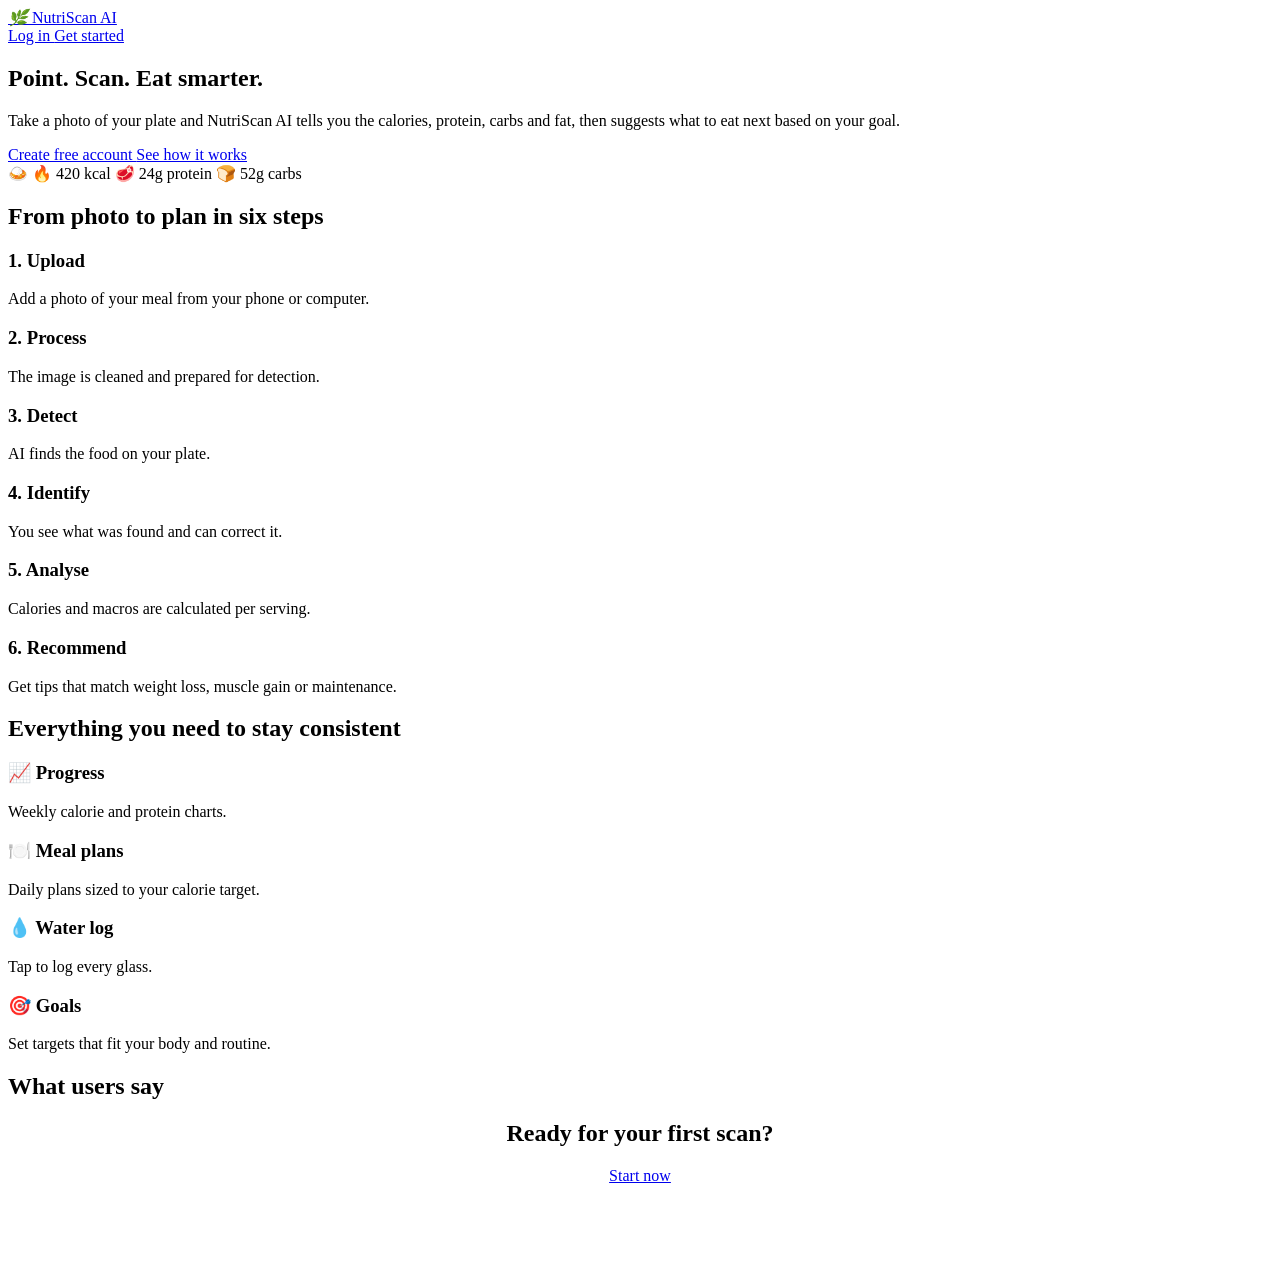
==== src/main/resources/static/index.html @ 0609ef8a "Initial commit" ====
<!doctype html>

<html lang="en">

<head>

    <meta charset="utf-8">

    <meta
        name="viewport"
        content="width=device-width, initial-scale=1"
    >

    <title>
        Scan food, know your nutrition · NutriScan AI
    </title>

    <link
        rel="stylesheet"
        href="/css/style.css"
    >

</head>

<body>

    <div class="pubwrap">

        <nav class="pubnav">

            <a
                class="brand"
                href="/"
            >
                <i>
                    🌿
                </i>
                NutriScan AI
            </a>

            <div>

                <a
                    class="btn sm"
                    href="/login.html"
                >
                    Log in
                </a>

                <a
                    class="btn primary sm"
                    href="/signup.html"
                >
                    Get started
                </a>

            </div>

        </nav>


        <section class="hero">

            <div>

                <h1>
                    Point. Scan. Eat smarter.
                </h1>

                <p>
                    Take a photo of your plate and NutriScan AI tells you the calories, protein, carbs and fat, then suggests what to eat next based on your goal.
                </p>

                <a
                    class="btn primary"
                    href="/signup.html"
                >
                    Create free account
                </a>

                <a
                    class="btn"
                    href="#how"
                >
                    See how it works
                </a>

            </div>


            <div class="plate">

                🍛

                <span
                    class="tag"
                    style="top:8%;right:-2%"
                >
                    🔥 420 kcal
                </span>

                <span
                    class="tag"
                    style="bottom:22%;left:-6%"
                >
                    🥩 24g protein
                </span>

                <span
                    class="tag"
                    style="bottom:4%;right:8%"
                >
                    🍞 52g carbs
                </span>

            </div>

        </section>


        <section
            class="section"
            id="how"
        >

            <h2>
                From photo to plan in six steps
            </h2>

            <div class="grid g3">

                <div class="card">

                    <h3>
                        1. Upload
                    </h3>

                    <p>
                        Add a photo of your meal from your phone or computer.
                    </p>

                </div>


                <div class="card">

                    <h3>
                        2. Process
                    </h3>

                    <p>
                        The image is cleaned and prepared for detection.
                    </p>

                </div>


                <div class="card">

                    <h3>
                        3. Detect
                    </h3>

                    <p>
                        AI finds the food on your plate.
                    </p>

                </div>


                <div class="card">

                    <h3>
                        4. Identify
                    </h3>

                    <p>
                        You see what was found and can correct it.
                    </p>

                </div>


                <div class="card">

                    <h3>
                        5. Analyse
                    </h3>

                    <p>
                        Calories and macros are calculated per serving.
                    </p>

                </div>


                <div class="card">

                    <h3>
                        6. Recommend
                    </h3>

                    <p>
                        Get tips that match weight loss, muscle gain or maintenance.
                    </p>

                </div>

            </div>

        </section>


        <section class="section">

            <h2>
                Everything you need to stay consistent
            </h2>

            <div class="grid g4">

                <div class="card">

                    <h3>
                        📈 Progress
                    </h3>

                    <p>
                        Weekly calorie and protein charts.
                    </p>

                </div>


                <div class="card">

                    <h3>
                        🍽️ Meal plans
                    </h3>

                    <p>
                        Daily plans sized to your calorie target.
                    </p>

                </div>


                <div class="card">

                    <h3>
                        💧 Water log
                    </h3>

                    <p>
                        Tap to log every glass.
                    </p>

                </div>


                <div class="card">

                    <h3>
                        🎯 Goals
                    </h3>

                    <p>
                        Set targets that fit your body and routine.
                    </p>

                </div>

            </div>

        </section>


        <section class="section">

            <h2>
                What users say
            </h2>

            <div
                class="grid g3"
                id="rev"
            ></div>

        </section>


        <section
            class="section"
            style="text-align:center;padding-bottom:80px"
        >

            <h2>
                Ready for your first scan?
            </h2>

            <a
                class="btn primary"
                href="/signup.html"
            >
                Start now
            </a>

        </section>

    </div>


    <script src="/js/app.js"></script>


    <script>

        fetch('/api/reviews')

            .then(
                r =>
                    r.json()
            )

            .then(
                l => {

                    const el =
                        document.getElementById('rev');


                    el.innerHTML =
                        l.slice(0, 3)

                            .map(
                                r =>
                                    `<div class="card">

                                        <div class="stars">
                                            ${'★'.repeat(r.rating)}
                                        </div>

                                        <p style="margin:8px 0">
                                            ${NS.esc(r.text)}
                                        </p>

                                        <small style="color:var(--mut)">
                                            ${NS.esc(r.name)}
                                        </small>

                                    </div>`
                            )

                            .join('')

                        ||

                        '<p class="empty" style="grid-column:1/-1">Be the first to leave a review after you sign up.</p>';

                }

            );


        if (NS.token()) {

            document.querySelector(
                '.pubnav .btn.primary'
            ).href =
                '/dashboard.html';

        }

    </script>

</body>

</html>
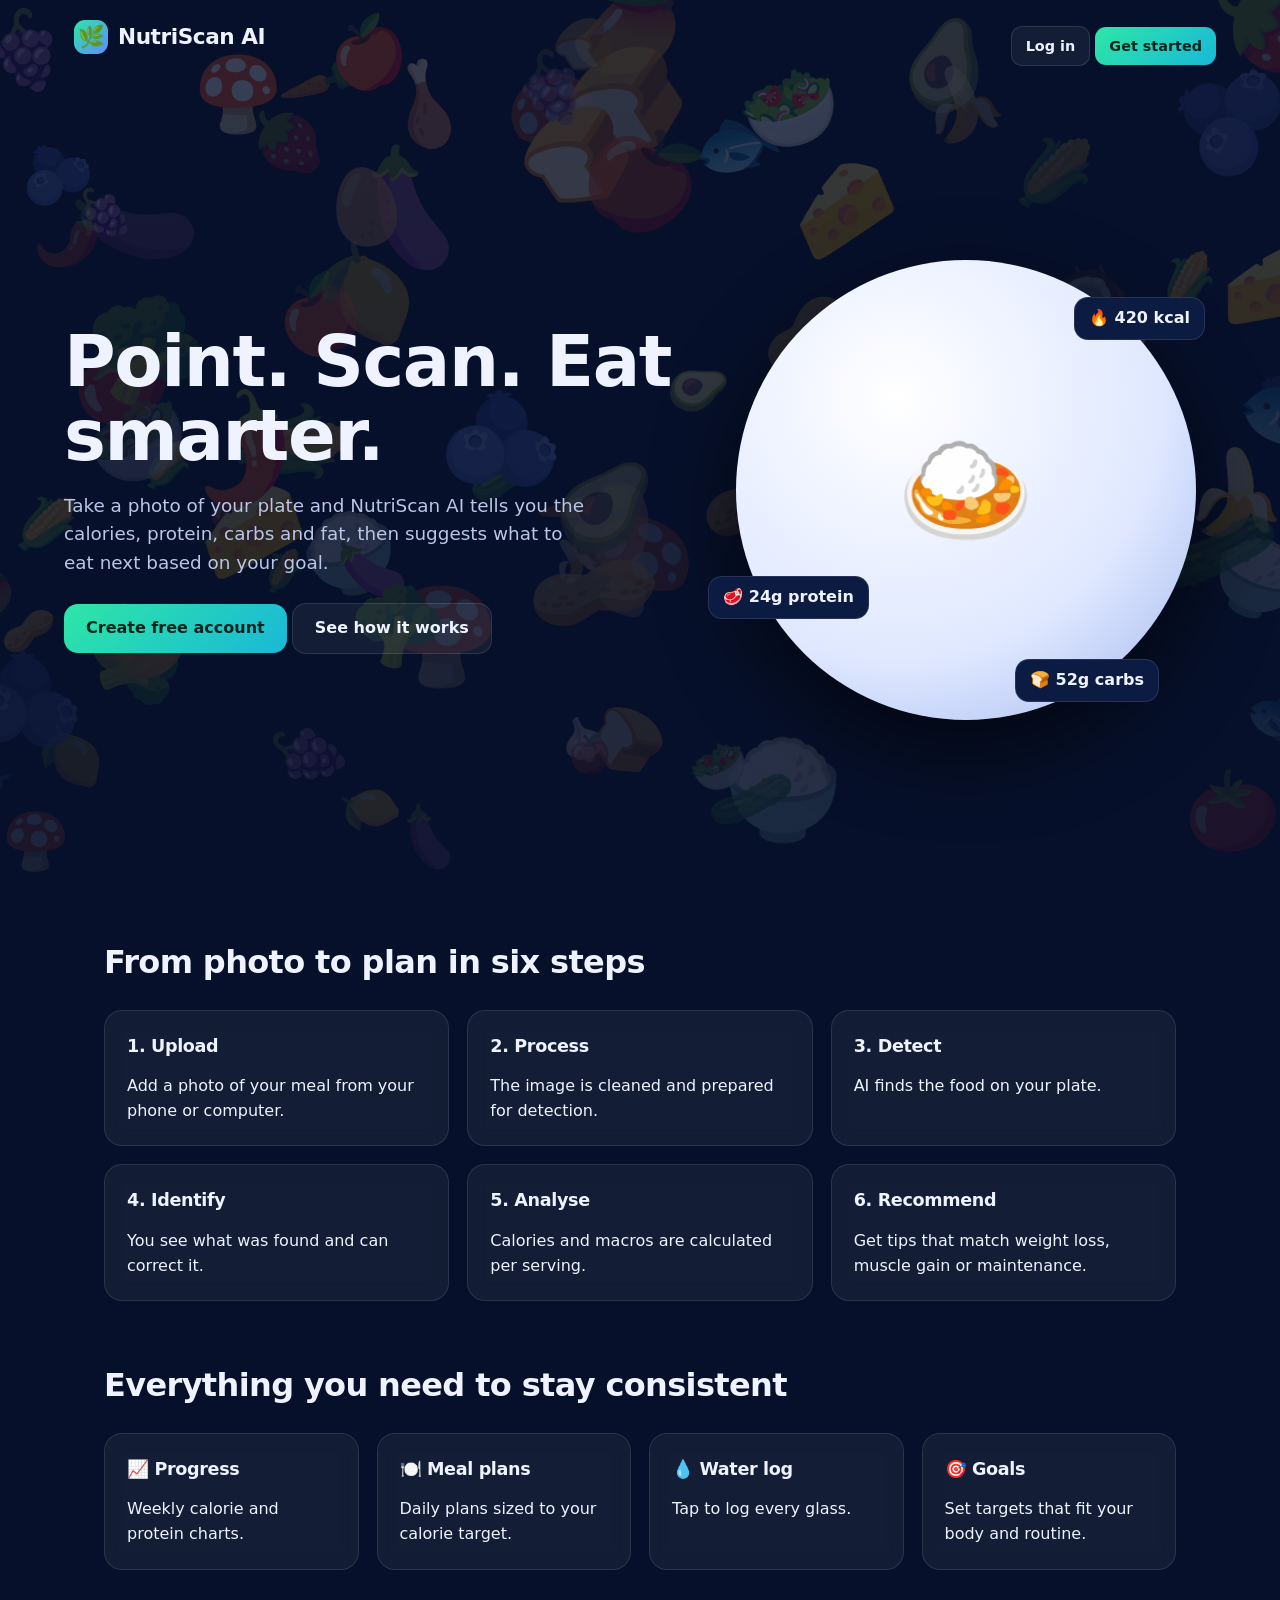
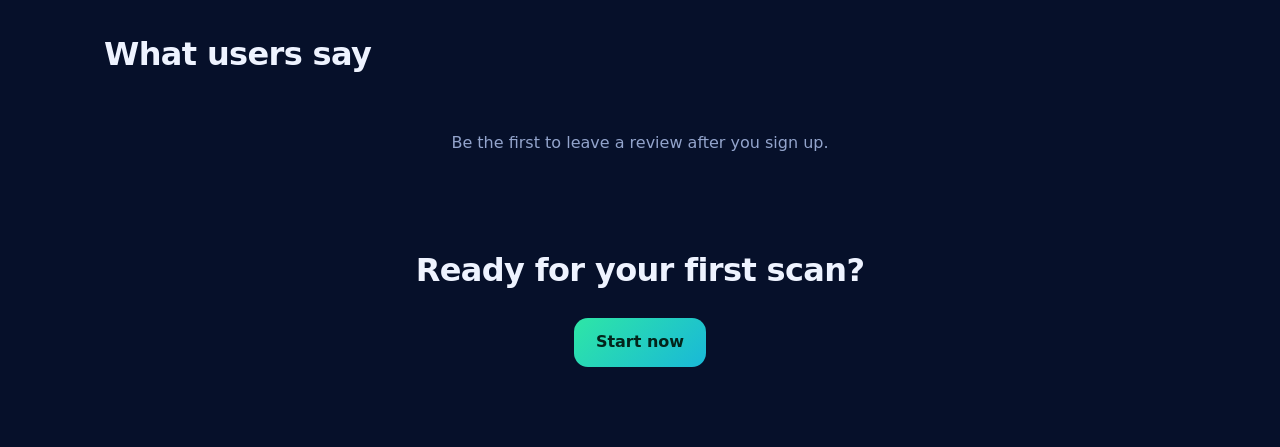
==== commit 0ab7b92f: "Spring Boot + MySQL backend, AI detection, layout fixes and deploy config" ====
--- a/src/main/resources/static/index.html
+++ b/src/main/resources/static/index.html
@@ -1,378 +1,18 @@
-<!doctype html>
-
-<html lang="en">
-
-<head>
-
-    <meta charset="utf-8">
-
-    <meta
-        name="viewport"
-        content="width=device-width, initial-scale=1"
-    >
-
-    <title>
-        Scan food, know your nutrition · NutriScan AI
-    </title>
-
-    <link
-        rel="stylesheet"
-        href="/css/style.css"
-    >
-
-</head>
-
-<body>
-
-    <div class="pubwrap">
-
-        <nav class="pubnav">
-
-            <a
-                class="brand"
-                href="/"
-            >
-                <i>
-                    🌿
-                </i>
-                NutriScan AI
-            </a>
-
-            <div>
-
-                <a
-                    class="btn sm"
-                    href="/login.html"
-                >
-                    Log in
-                </a>
-
-                <a
-                    class="btn primary sm"
-                    href="/signup.html"
-                >
-                    Get started
-                </a>
-
-            </div>
-
-        </nav>
-
-
-        <section class="hero">
-
-            <div>
-
-                <h1>
-                    Point. Scan. Eat smarter.
-                </h1>
-
-                <p>
-                    Take a photo of your plate and NutriScan AI tells you the calories, protein, carbs and fat, then suggests what to eat next based on your goal.
-                </p>
-
-                <a
-                    class="btn primary"
-                    href="/signup.html"
-                >
-                    Create free account
-                </a>
-
-                <a
-                    class="btn"
-                    href="#how"
-                >
-                    See how it works
-                </a>
-
-            </div>
-
-
-            <div class="plate">
-
-                🍛
-
-                <span
-                    class="tag"
-                    style="top:8%;right:-2%"
-                >
-                    🔥 420 kcal
-                </span>
-
-                <span
-                    class="tag"
-                    style="bottom:22%;left:-6%"
-                >
-                    🥩 24g protein
-                </span>
-
-                <span
-                    class="tag"
-                    style="bottom:4%;right:8%"
-                >
-                    🍞 52g carbs
-                </span>
-
-            </div>
-
-        </section>
-
-
-        <section
-            class="section"
-            id="how"
-        >
-
-            <h2>
-                From photo to plan in six steps
-            </h2>
-
-            <div class="grid g3">
-
-                <div class="card">
-
-                    <h3>
-                        1. Upload
-                    </h3>
-
-                    <p>
-                        Add a photo of your meal from your phone or computer.
-                    </p>
-
-                </div>
-
-
-                <div class="card">
-
-                    <h3>
-                        2. Process
-                    </h3>
-
-                    <p>
-                        The image is cleaned and prepared for detection.
-                    </p>
-
-                </div>
-
-
-                <div class="card">
-
-                    <h3>
-                        3. Detect
-                    </h3>
-
-                    <p>
-                        AI finds the food on your plate.
-                    </p>
-
-                </div>
-
-
-                <div class="card">
-
-                    <h3>
-                        4. Identify
-                    </h3>
-
-                    <p>
-                        You see what was found and can correct it.
-                    </p>
-
-                </div>
-
-
-                <div class="card">
-
-                    <h3>
-                        5. Analyse
-                    </h3>
-
-                    <p>
-                        Calories and macros are calculated per serving.
-                    </p>
-
-                </div>
-
-
-                <div class="card">
-
-                    <h3>
-                        6. Recommend
-                    </h3>
-
-                    <p>
-                        Get tips that match weight loss, muscle gain or maintenance.
-                    </p>
-
-                </div>
-
-            </div>
-
-        </section>
-
-
-        <section class="section">
-
-            <h2>
-                Everything you need to stay consistent
-            </h2>
-
-            <div class="grid g4">
-
-                <div class="card">
-
-                    <h3>
-                        📈 Progress
-                    </h3>
-
-                    <p>
-                        Weekly calorie and protein charts.
-                    </p>
-
-                </div>
-
-
-                <div class="card">
-
-                    <h3>
-                        🍽️ Meal plans
-                    </h3>
-
-                    <p>
-                        Daily plans sized to your calorie target.
-                    </p>
-
-                </div>
-
-
-                <div class="card">
-
-                    <h3>
-                        💧 Water log
-                    </h3>
-
-                    <p>
-                        Tap to log every glass.
-                    </p>
-
-                </div>
-
-
-                <div class="card">
-
-                    <h3>
-                        🎯 Goals
-                    </h3>
-
-                    <p>
-                        Set targets that fit your body and routine.
-                    </p>
-
-                </div>
-
-            </div>
-
-        </section>
-
-
-        <section class="section">
-
-            <h2>
-                What users say
-            </h2>
-
-            <div
-                class="grid g3"
-                id="rev"
-            ></div>
-
-        </section>
-
-
-        <section
-            class="section"
-            style="text-align:center;padding-bottom:80px"
-        >
-
-            <h2>
-                Ready for your first scan?
-            </h2>
-
-            <a
-                class="btn primary"
-                href="/signup.html"
-            >
-                Start now
-            </a>
-
-        </section>
-
-    </div>
-
-
-    <script src="/js/app.js"></script>
-
-
-    <script>
-
-        fetch('/api/reviews')
-
-            .then(
-                r =>
-                    r.json()
-            )
-
-            .then(
-                l => {
-
-                    const el =
-                        document.getElementById('rev');
-
-
-                    el.innerHTML =
-                        l.slice(0, 3)
-
-                            .map(
-                                r =>
-                                    `<div class="card">
-
-                                        <div class="stars">
-                                            ${'★'.repeat(r.rating)}
-                                        </div>
-
-                                        <p style="margin:8px 0">
-                                            ${NS.esc(r.text)}
-                                        </p>
-
-                                        <small style="color:var(--mut)">
-                                            ${NS.esc(r.name)}
-                                        </small>
-
-                                    </div>`
-                            )
-
-                            .join('')
-
-                        ||
-
-                        '<p class="empty" style="grid-column:1/-1">Be the first to leave a review after you sign up.</p>';
-
-                }
-
-            );
-
-
-        if (NS.token()) {
-
-            document.querySelector(
-                '.pubnav .btn.primary'
-            ).href =
-                '/dashboard.html';
-
-        }
-
-    </script>
-
-</body>
-
-</html>+<!doctype html><html lang="en"><head><meta charset="utf-8"><meta name="viewport" content="width=device-width,initial-scale=1"><title>Scan food, know your nutrition · NutriScan AI</title><link rel="stylesheet" href="css/style.css"></head><body><div class="pubwrap">
+<nav class="pubnav"><a class="brand" href="index.html"><i>🌿</i>NutriScan AI</a><div><a class="btn sm" href="login.html">Log in</a> <a class="btn primary sm" href="signup.html">Get started</a></div></nav>
+<section class="hero"><div><h1>Point. Scan. Eat smarter.</h1><p>Take a photo of your plate and NutriScan AI tells you the calories, protein, carbs and fat, then suggests what to eat next based on your goal.</p>
+<a class="btn primary" href="signup.html">Create free account</a> <a class="btn" href="#how">See how it works</a></div>
+<div class="plate">🍛<span class="tag" style="top:8%;right:-2%">🔥 420 kcal</span><span class="tag" style="bottom:22%;left:-6%">🥩 24g protein</span><span class="tag" style="bottom:4%;right:8%">🍞 52g carbs</span></div></section>
+<section class="section" id="how"><h2>From photo to plan in six steps</h2><div class="grid g3">
+<div class="card"><h3>1. Upload</h3><p>Add a photo of your meal from your phone or computer.</p></div>
+<div class="card"><h3>2. Process</h3><p>The image is cleaned and prepared for detection.</p></div>
+<div class="card"><h3>3. Detect</h3><p>AI finds the food on your plate.</p></div>
+<div class="card"><h3>4. Identify</h3><p>You see what was found and can correct it.</p></div>
+<div class="card"><h3>5. Analyse</h3><p>Calories and macros are calculated per serving.</p></div>
+<div class="card"><h3>6. Recommend</h3><p>Get tips that match weight loss, muscle gain or maintenance.</p></div></div></section>
+<section class="section"><h2>Everything you need to stay consistent</h2><div class="grid g4">
+<div class="card"><h3>📈 Progress</h3><p>Weekly calorie and protein charts.</p></div><div class="card"><h3>🍽️ Meal plans</h3><p>Daily plans sized to your calorie target.</p></div>
+<div class="card"><h3>💧 Water log</h3><p>Tap to log every glass.</p></div><div class="card"><h3>🎯 Goals</h3><p>Set targets that fit your body and routine.</p></div></div></section>
+<section class="section"><h2>What users say</h2><div class="grid g3" id="rev"></div></section>
+<section class="section" style="text-align:center;padding-bottom:80px"><h2>Ready for your first scan?</h2><a class="btn primary" href="signup.html">Start now</a></section></div><script src="js/config.js"></script><script src="js/app.js"></script><script>fetch((window.API_BASE||'')+'/api/reviews').then(r=>r.json()).catch(()=>[]).then(l=>{const el=document.getElementById('rev');el.innerHTML=l.slice(0,3).map(r=>`<div class="card"><div class="stars">${'★'.repeat(r.rating)}</div><p style="margin:8px 0">${NS.esc(r.text)}</p><small style="color:var(--mut)">${NS.esc(r.name)}</small></div>`).join('')||'<p class="empty" style="grid-column:1/-1">Be the first to leave a review after you sign up.</p>'});
+if(NS.token())document.querySelector('.pubnav .btn.primary').href='dashboard.html';</script></body></html>
--- a/src/main/resources/static/css/style.css
+++ b/src/main/resources/static/css/style.css
@@ -0,0 +1,846 @@
+@import url('https://fonts.googleapis.com/css2?family=Bricolage+Grotesque:wght@500;700;800&family=DM+Sans:wght@400;500;700&display=swap');
+
+:root {
+  --ink: #06102a;
+  --ink2: #0c1b42;
+  --panel: rgba(255,255,255,.055);
+  --line: rgba(255,255,255,.11);
+  --txt: #eef3ff;
+  --mut: #93a4cc;
+  --leaf: #2ee6a6;
+  --sky: #5b8cff;
+  --citrus: #ffb547;
+  --coral: #ff6b7a;
+  --r: 18px;
+}
+
+* {
+  box-sizing: border-box;
+  margin: 0;
+  padding: 0;
+}
+
+html {
+  scroll-behavior: smooth;
+}
+
+body {
+  font-family: 'DM Sans',system-ui,sans-serif;
+  color: var(--txt);
+  min-height: 100vh;
+  line-height: 1.55;
+  background: linear-gradient(rgba(6,16,42,.9),rgba(6,16,42,.95)),url('../img/bg.jpg') center/cover fixed,url('../img/food-bg.svg') center/cover fixed,var(--ink);
+}
+
+h1,
+h2,
+h3,
+.brand {
+  font-family: 'Bricolage Grotesque','DM Sans',system-ui,sans-serif;
+  letter-spacing: -.02em;
+}
+
+a {
+  color: inherit;
+  text-decoration: none;
+}
+
+button,
+input,
+select,
+textarea {
+  font: inherit;
+  color: inherit;
+}
+
+:focus-visible {
+  outline: 2px solid var(--leaf);
+  outline-offset: 2px;
+}
+
+.hide {
+  display: none!important;
+}
+
+.btn {
+  display: inline-flex;
+  align-items: center;
+  gap: 8px;
+  justify-content: center;
+  padding: 12px 22px;
+  border-radius: 14px;
+  border: 1px solid var(--line);
+  background: var(--panel);
+  cursor: pointer;
+  font-weight: 700;
+  transition: .2s;
+}
+
+.btn:hover {
+  border-color: var(--leaf);
+  transform: translateY(-1px);
+}
+
+.btn.primary {
+  background: linear-gradient(135deg,var(--leaf),#19b8d8);
+  color: #03241b;
+  border: 0;
+}
+
+.btn.danger {
+  border-color: #ff6b7a66;
+  color: var(--coral);
+}
+
+.btn.sm {
+  padding: 8px 14px;
+  font-size: .9rem;
+  border-radius: 11px;
+}
+
+.field {
+  display: flex;
+  flex-direction: column;
+  gap: 6px;
+  margin-bottom: 16px;
+}
+
+.field label {
+  font-weight: 700;
+  font-size: .92rem;
+  color: var(--mut);
+}
+
+.input {
+  background: rgba(3,10,30,.6);
+  border: 1px solid var(--line);
+  border-radius: 12px;
+  padding: 12px 14px;
+  width: 100%;
+}
+
+.input:focus {
+  border-color: var(--leaf);
+  outline: 0;
+}
+
+select.input option {
+  background: #0c1b42;
+}
+
+.shell {
+  display: grid;
+  grid-template-columns: 250px 1fr;
+  min-height: 100vh;
+}
+
+.side {
+  position: sticky;
+  top: 0;
+  height: 100vh;
+  padding: 24px 16px;
+  border-right: 1px solid var(--line);
+  background: rgba(4,10,28,.55);
+  backdrop-filter: blur(14px);
+  display: flex;
+  flex-direction: column;
+  gap: 6px;
+}
+
+.brand {
+  font-size: 1.35rem;
+  font-weight: 800;
+  display: flex;
+  align-items: center;
+  gap: 10px;
+  padding: 0 10px 18px;
+}
+
+.brand i {
+  width: 34px;
+  height: 34px;
+  border-radius: 11px;
+  background: linear-gradient(135deg,var(--leaf),var(--sky));
+  display: grid;
+  place-items: center;
+  font-style: normal;
+}
+
+.nav a {
+  display: flex;
+  align-items: center;
+  gap: 12px;
+  padding: 11px 14px;
+  border-radius: 12px;
+  color: var(--mut);
+  font-weight: 500;
+}
+
+.nav a:hover {
+  background: var(--panel);
+  color: var(--txt);
+}
+
+.nav a.on {
+  background: rgba(46,230,166,.13);
+  color: var(--leaf);
+  font-weight: 700;
+}
+
+.side .grow {
+  flex: 1;
+}
+
+.main {
+  padding: 28px clamp(16px,3.5vw,44px) 60px;
+  min-width: 0;
+}
+
+.top {
+  display: flex;
+  justify-content: space-between;
+  align-items: center;
+  gap: 16px;
+  margin-bottom: 26px;
+}
+
+.top h1 {
+  font-size: clamp(1.6rem,3vw,2.2rem);
+}
+
+.top p {
+  color: var(--mut);
+}
+
+.avatar {
+  width: 42px;
+  height: 42px;
+  border-radius: 50%;
+  background: linear-gradient(135deg,var(--citrus),var(--coral));
+  display: grid;
+  place-items: center;
+  font-weight: 800;
+  color: #2a1200;
+  flex: none;
+}
+
+.card {
+  background: var(--panel);
+  border: 1px solid var(--line);
+  border-radius: var(--r);
+  padding: 22px;
+  backdrop-filter: blur(10px);
+}
+
+.card h3 {
+  font-size: 1.1rem;
+  margin-bottom: 14px;
+}
+
+.grid {
+  display: grid;
+  gap: 18px;
+}
+
+.g2 {
+  grid-template-columns: repeat(2,minmax(0,1fr));
+}
+
+.g3 {
+  grid-template-columns: repeat(3,minmax(0,1fr));
+}
+
+.g4 {
+  grid-template-columns: repeat(4,minmax(0,1fr));
+}
+
+.g21 {
+  grid-template-columns: 2fr 1fr;
+}
+
+.mt {
+  margin-top: 18px;
+}
+
+.stat small {
+  color: var(--mut);
+  display: block;
+}
+
+.stat b {
+  font-family: 'Bricolage Grotesque','DM Sans',system-ui,sans-serif;
+  font-size: 2rem;
+  display: block;
+  line-height: 1.2;
+}
+
+.bar {
+  height: 9px;
+  background: rgba(255,255,255,.09);
+  border-radius: 9px;
+  overflow: hidden;
+  margin-top: 12px;
+}
+
+.bar span {
+  display: block;
+  height: 100%;
+  border-radius: 9px;
+  background: linear-gradient(90deg,var(--leaf),var(--sky));
+  transition: width .8s;
+}
+
+.list {
+  display: flex;
+  flex-direction: column;
+  gap: 10px;
+}
+
+.row {
+  display: flex;
+  align-items: center;
+  gap: 14px;
+  padding: 12px 14px;
+  border-radius: 14px;
+  background: rgba(255,255,255,.04);
+  border: 1px solid transparent;
+}
+
+a.row:hover {
+  border-color: var(--line);
+}
+
+.row img,
+.thumb {
+  width: 54px;
+  height: 54px;
+  border-radius: 12px;
+  object-fit: cover;
+  background: #1b2b5c;
+  display: grid;
+  place-items: center;
+  font-size: 1.5rem;
+  flex: none;
+}
+
+.row .grow {
+  flex: 1;
+  min-width: 0;
+}
+
+.row small {
+  color: var(--mut);
+}
+
+.pill {
+  padding: 4px 12px;
+  border-radius: 99px;
+  background: rgba(46,230,166,.14);
+  color: var(--leaf);
+  font-size: .82rem;
+  font-weight: 700;
+  white-space: nowrap;
+}
+
+.empty {
+  text-align: center;
+  color: var(--mut);
+  padding: 30px 10px;
+}
+
+.macro {
+  border-radius: 16px;
+  padding: 18px;
+  text-align: center;
+}
+
+.macro b {
+  font-family: 'Bricolage Grotesque','DM Sans',system-ui,sans-serif;
+  font-size: 1.8rem;
+  display: block;
+}
+
+.macro.cal {
+  background: rgba(255,181,71,.15);
+}
+
+.macro.pro {
+  background: rgba(255,107,122,.15);
+}
+
+.macro.car {
+  background: rgba(91,140,255,.16);
+}
+
+.macro.fat {
+  background: rgba(46,230,166,.14);
+}
+
+.drop {
+  border: 2px dashed var(--line);
+  border-radius: 22px;
+  min-height: 300px;
+  display: grid;
+  place-items: center;
+  text-align: center;
+  cursor: pointer;
+  transition: .2s;
+  overflow: hidden;
+}
+
+.drop:hover,
+.drop.over {
+  border-color: var(--leaf);
+  background: rgba(46,230,166,.06);
+}
+
+.drop img {
+  width: 100%;
+  max-height: 420px;
+  object-fit: cover;
+}
+
+.steps {
+  display: flex;
+  flex-direction: column;
+  gap: 8px;
+}
+
+.step {
+  display: flex;
+  gap: 12px;
+  align-items: center;
+  color: var(--mut);
+  padding: 10px 12px;
+  border-radius: 12px;
+}
+
+.step .dot {
+  width: 26px;
+  height: 26px;
+  border-radius: 50%;
+  border: 2px solid var(--line);
+  display: grid;
+  place-items: center;
+  font-size: .8rem;
+  flex: none;
+}
+
+.step.act {
+  color: var(--txt);
+  background: rgba(91,140,255,.14);
+}
+
+.step.act .dot {
+  border-color: var(--sky);
+  animation: pulse 1s infinite;
+}
+
+.step.done {
+  color: var(--leaf);
+}
+
+.step.done .dot {
+  background: var(--leaf);
+  border-color: var(--leaf);
+  color: #03241b;
+}
+
+@keyframes pulse {
+  50% {
+    box-shadow: 0 0 0 6px rgba(91,140,255,.25);
+  }
+}
+
+.glasses {
+  display: grid;
+  grid-template-columns: repeat(5,1fr);
+  gap: 12px;
+}
+
+.glass {
+  aspect-ratio: 3/4;
+  border-radius: 6px 6px 18px 18px;
+  border: 2px solid var(--line);
+  position: relative;
+  overflow: hidden;
+}
+
+.glass i {
+  position: absolute;
+  inset: auto 0 0 0;
+  background: linear-gradient(#5bd0ff,#2f6bff);
+  height: 0;
+  transition: height .6s;
+}
+
+.chart {
+  display: flex;
+  align-items: flex-end;
+  gap: 14px;
+  height: 240px;
+  position: relative;
+}
+
+.chart .col {
+  flex: 1;
+  display: flex;
+  flex-direction: column;
+  align-items: center;
+  justify-content: flex-end;
+  height: 100%;
+  gap: 6px;
+}
+
+.chart .col small {
+  color: var(--mut);
+  font-size: .75rem;
+  height: 16px;
+}
+
+.chart .plot {
+  width: 100%;
+  flex: 1;
+  display: flex;
+  align-items: flex-end;
+  justify-content: center;
+}
+
+.chart .b {
+  width: 100%;
+  max-width: 46px;
+  border-radius: 10px 10px 4px 4px;
+  background: linear-gradient(var(--sky),#2b47b8);
+  min-height: 4px;
+  transition: height .8s;
+}
+
+.chart .b.today {
+  background: linear-gradient(var(--leaf),#0d8f6b);
+}
+
+.chart .col span {
+  color: var(--mut);
+  font-size: .85rem;
+}
+
+.donut {
+  width: 170px;
+  height: 170px;
+  border-radius: 50%;
+  margin: auto;
+  display: grid;
+  place-items: center;
+}
+
+.donut div {
+  width: 116px;
+  height: 116px;
+  border-radius: 50%;
+  background: #0b1838;
+  display: grid;
+  place-items: center;
+  text-align: center;
+  font-weight: 700;
+  line-height: 1.2;
+}
+
+.legend {
+  display: flex;
+  gap: 16px;
+  justify-content: center;
+  margin-top: 14px;
+  color: var(--mut);
+  font-size: .9rem;
+  flex-wrap: wrap;
+}
+
+.toast {
+  position: fixed;
+  bottom: 24px;
+  left: 50%;
+  transform: translateX(-50%);
+  background: #12244f;
+  border: 1px solid var(--leaf);
+  padding: 12px 20px;
+  border-radius: 14px;
+  z-index: 99;
+  box-shadow: 0 10px 40px #0008;
+}
+
+.toast.err {
+  border-color: var(--coral);
+}
+
+.stars {
+  color: var(--citrus);
+  letter-spacing: 2px;
+}
+
+.starpick span {
+  font-size: 1.8rem;
+  cursor: pointer;
+  color: var(--mut);
+}
+
+.starpick span.on {
+  color: var(--citrus);
+}
+
+details {
+  border: 1px solid var(--line);
+  border-radius: 14px;
+  padding: 16px 18px;
+  background: var(--panel);
+}
+
+summary {
+  cursor: pointer;
+  font-weight: 700;
+}
+
+details p {
+  color: var(--mut);
+  margin-top: 10px;
+}
+
+.tabs {
+  display: flex;
+  gap: 10px;
+  flex-wrap: wrap;
+}
+
+.tabs .btn.on {
+  border-color: var(--leaf);
+  background: rgba(46,230,166,.14);
+  color: var(--leaf);
+}
+
+.pubnav {
+  display: flex;
+  justify-content: space-between;
+  align-items: center;
+  padding: 20px clamp(16px,5vw,64px);
+}
+
+.hero {
+  min-height: calc(100vh - 84px);
+  display: grid;
+  grid-template-columns: 1.1fr .9fr;
+  gap: 40px;
+  align-items: center;
+  padding: 40px clamp(16px,5vw,64px) 60px;
+  max-width: 1300px;
+  margin: auto;
+}
+
+.hero h1 {
+  font-size: clamp(2.4rem,5.5vw,4.4rem);
+  line-height: 1.05;
+  margin-bottom: 18px;
+}
+
+.hero p {
+  color: var(--mut);
+  font-size: 1.15rem;
+  max-width: 520px;
+  margin-bottom: 26px;
+}
+
+.plate {
+  aspect-ratio: 1;
+  width: min(460px,100%);
+  margin: auto;
+  border-radius: 50%;
+  background: radial-gradient(circle at 35% 30%,#fff,#dfe8ff 60%,#9fb4ee);
+  display: grid;
+  place-items: center;
+  font-size: 7rem;
+  position: relative;
+  box-shadow: 0 30px 80px #0009;
+}
+
+.plate .tag {
+  position: absolute;
+  background: #0c1b42;
+  color: var(--txt);
+  font-size: 1rem;
+  font-family: 'DM Sans',system-ui,sans-serif;
+  padding: 8px 14px;
+  border-radius: 14px;
+  border: 1px solid var(--line);
+  font-weight: 700;
+}
+
+.section {
+  max-width: 1200px;
+  margin: auto;
+  padding: 30px clamp(16px,5vw,64px);
+}
+
+.section h2 {
+  font-size: 2rem;
+  margin-bottom: 22px;
+}
+
+.auth {
+  min-height: 100vh;
+  display: grid;
+  place-items: center;
+  padding: 20px;
+  background: linear-gradient(rgba(6,16,42,.55),rgba(6,16,42,.8)),url('../img/bg.jpg') center/cover fixed,url('../img/food-bg.svg') center/cover fixed,var(--ink);
+}
+
+.auth .card {
+  width: min(440px,100%);
+  padding: 34px;
+  background: rgba(255,255,255,.08);
+}
+
+.auth h1 {
+  font-size: 2rem;
+  margin-bottom: 6px;
+}
+
+.auth p.sub {
+  color: var(--mut);
+  margin-bottom: 24px;
+}
+
+@media(max-width:1000px) {
+  .g4 {
+    grid-template-columns: repeat(2,1fr);
+  }
+
+  .g3 {
+    grid-template-columns: 1fr 1fr;
+  }
+
+  .g21 {
+    grid-template-columns: 1fr;
+  }
+
+  .hero {
+    grid-template-columns: 1fr;
+  }
+}
+
+@media(max-width:820px) {
+  .shell {
+    grid-template-columns: 1fr;
+  }
+
+  .side {
+    position: fixed;
+    bottom: 0;
+    top: auto;
+    left: 0;
+    right: 0;
+    height: auto;
+    flex-direction: row;
+    padding: 8px;
+    z-index: 50;
+    border-right: 0;
+    border-top: 1px solid var(--line);
+    overflow-x: auto;
+  }
+
+  .side .brand,
+  .side .grow,
+  .side .lo {
+    display: none;
+  }
+
+  .nav {
+    display: flex;
+    gap: 2px;
+  }
+
+  .nav a {
+    flex-direction: column;
+    gap: 2px;
+    font-size: .7rem;
+    padding: 8px 10px;
+    white-space: nowrap;
+  }
+
+  .main {
+    padding-bottom: 100px;
+  }
+
+  .g2,
+  .g3 {
+    grid-template-columns: 1fr;
+  }
+}
+
+@media(prefers-reduced-motion:reduce) {
+  * {
+    transition: none!important;
+    animation: none!important;
+  }
+}
+
+.pubwrap {
+  min-height: 100vh;
+  background: linear-gradient(rgba(6,16,42,.62),rgba(6,16,42,.9) 85%),url('../img/bg.jpg') center/cover fixed,url('../img/food-bg.svg') center/cover fixed,var(--ink);
+}
+
+.banner {
+  border-radius: 22px;
+  padding: 28px 30px;
+  margin-bottom: 22px;
+  display: flex;
+  justify-content: space-between;
+  align-items: center;
+  gap: 18px;
+  flex-wrap: wrap;
+  background: linear-gradient(100deg,rgba(6,16,42,.85),rgba(6,16,42,.35)),url('../img/bg.jpg') center/cover,url('../img/food-bg.svg') center/cover;
+  border: 1px solid var(--line);
+}
+
+.banner h2 {
+  font-size: 1.6rem;
+}
+
+.banner p {
+  color: var(--mut);
+}
+
+.side {
+  background: rgba(4,10,28,.72);
+}
+
+/* ---------- layout safeguards (alignment fixes) ---------- */
+html {
+  -webkit-text-size-adjust: 100%;
+}
+
+img {
+  max-width: 100%;
+}
+
+.main > .top,
+.main > #slot {
+  max-width: 1200px;
+  margin-left: auto;
+  margin-right: auto;
+}
+
+.pubnav {
+  max-width: 1300px;
+  margin: 0 auto;
+}
+
+.hero p {
+  color: #b9c6e6;
+}
+
+.pubwrap {
+  background: linear-gradient(rgba(6,16,42,.8), rgba(6,16,42,.95) 85%), url('../img/bg.jpg') center/cover fixed, url('../img/food-bg.svg') center/cover fixed, var(--ink);
+}
+
+.toast {
+  max-width: calc(100vw - 32px);
+  text-align: center;
+}
